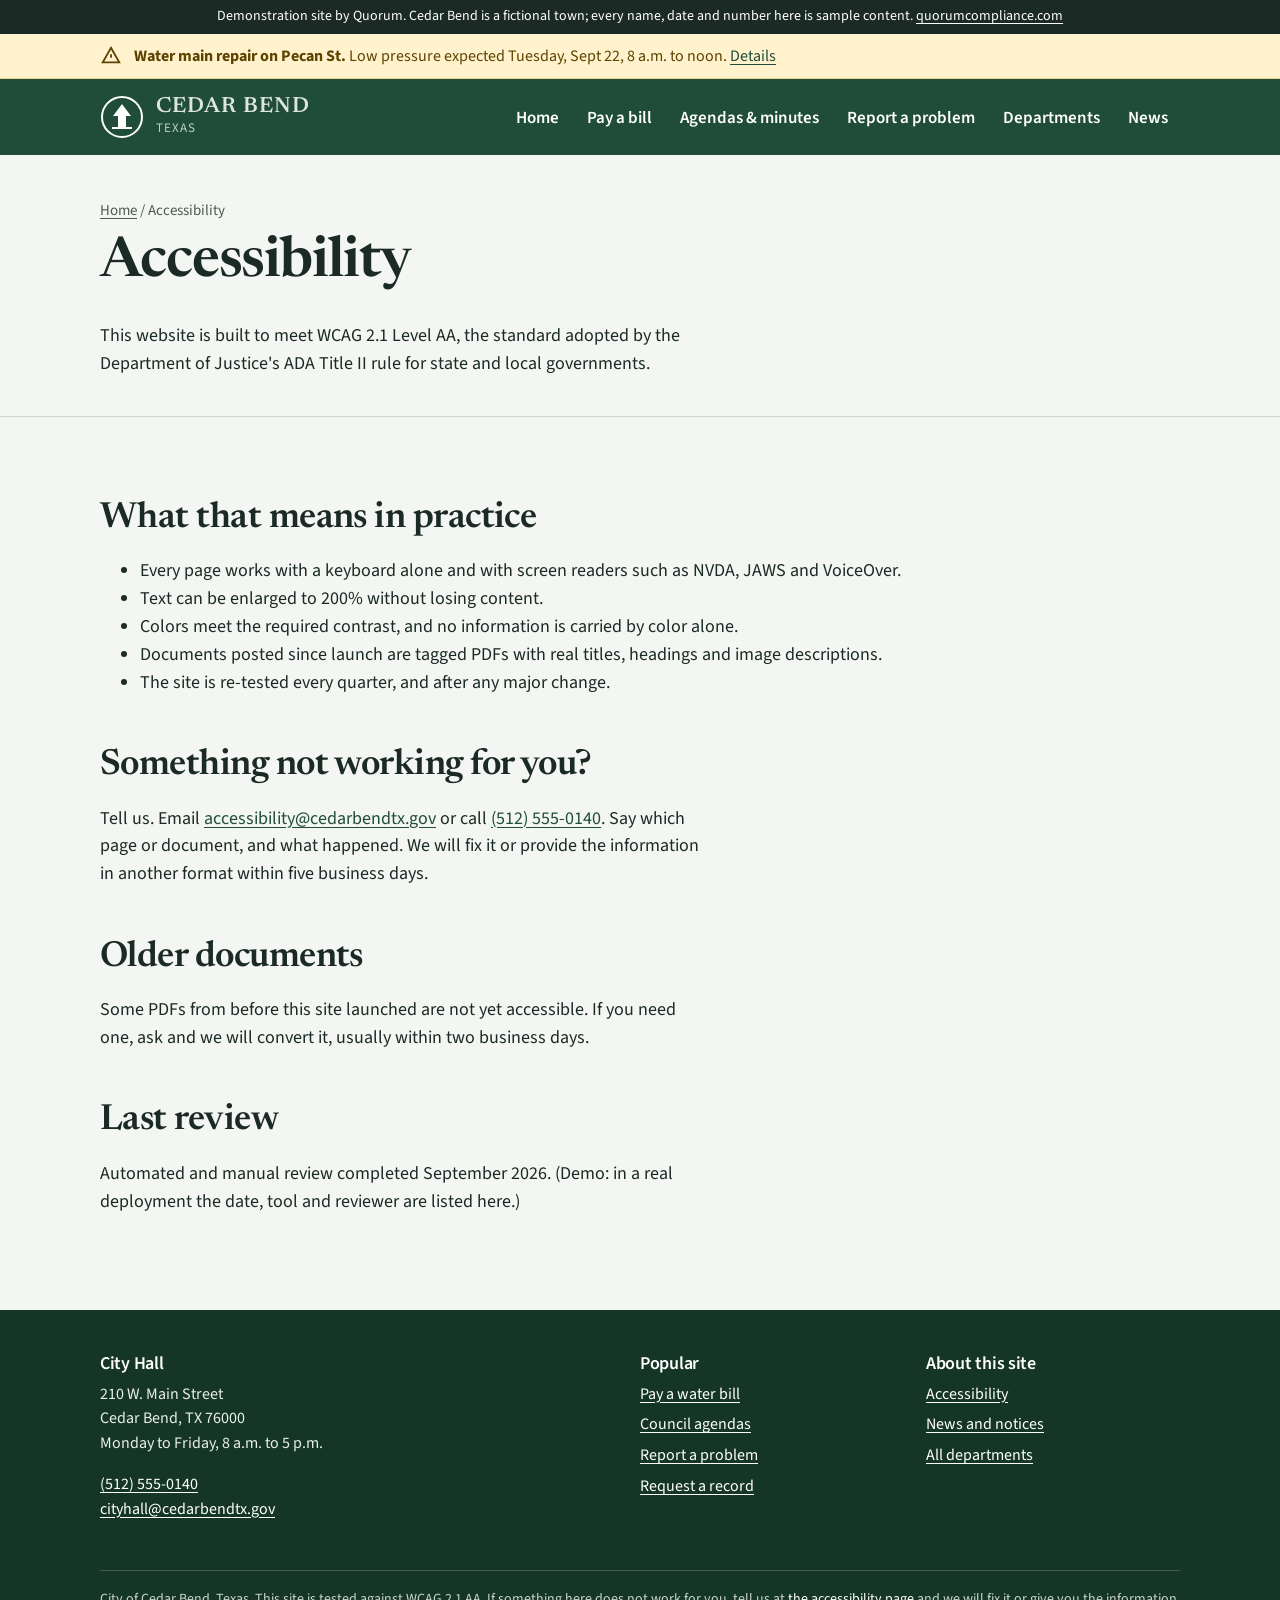
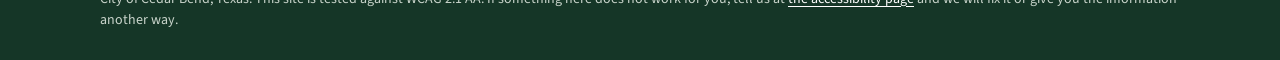
==== accessibility.html @ 4637ca29 "Cedar Bend demo: the Quorum small-town website template Co-Authored-By: Claude Fable 5.1 <noreply@an" ====
<!DOCTYPE html>
<html lang="en">
<head>
<meta charset="utf-8">
<meta name="viewport" content="width=device-width, initial-scale=1">
<title>Accessibility | City of Cedar Bend, Texas</title>
<meta name="description" content="How the City of Cedar Bend website is tested for accessibility and how to report a problem.">
<meta name="robots" content="noindex, nofollow">
<link rel="preconnect" href="https://fonts.googleapis.com">
<link rel="preconnect" href="https://fonts.gstatic.com" crossorigin>
<link href="https://fonts.googleapis.com/css2?family=Newsreader:opsz,wght@6..72,600&family=Source+Sans+3:wght@400;600&display=swap" rel="stylesheet">
<link rel="stylesheet" href="assets/site.css">
</head>
<body>
<a class="skip" href="#main">Skip to main content</a>
<aside class="demo" aria-label="Demonstration notice">Demonstration site by Quorum. Cedar Bend is a fictional town; every name, date and number here is sample content. <a href="https://quorumcompliance.com">quorumcompliance.com</a></aside>
<section class="alert" aria-label="Service alert"><div class="wrap"><svg width="22" height="22" viewBox="0 0 24 24" fill="none" stroke="currentColor" stroke-width="2" aria-hidden="true"><path d="M12 3l9 16H3z"/><path d="M12 10v4M12 17h.01"/></svg><span><strong>Water main repair on Pecan St.</strong> Low pressure expected Tuesday, Sept 22, 8 a.m. to noon. <a href="news.html#pecan">Details</a></span></div></section>
<header class="top"><div class="wrap">
  <a class="logo" href="index.html"><svg class="seal" viewBox="0 0 44 44" aria-hidden="true"><circle cx="22" cy="22" r="20" fill="none" stroke="currentColor" stroke-width="2"/><path d="M22 9l9 12h-5v11h-8V21h-5z" fill="currentColor"/><path d="M12 33h20" stroke="currentColor" stroke-width="2"/></svg><span><b>Cedar Bend</b><span>Texas</span></span></a>
  <button class="menu-btn" aria-expanded="false" aria-controls="nav">Menu</button>
  <nav aria-label="Main"><ul class="nav" id="nav"><li><a href="index.html">Home</a></li><li><a href="pay.html">Pay a bill</a></li><li><a href="meetings.html">Agendas & minutes</a></li><li><a href="report.html">Report a problem</a></li><li><a href="departments.html">Departments</a></li><li><a href="news.html">News</a></li></ul></nav>
</div></header>
<main id="main">

<div class="page-head"><div class="wrap"><div class="crumbs"><a href="index.html">Home</a> / Accessibility</div><h1>Accessibility</h1><p class="lede">This website is built to meet WCAG 2.1 Level AA, the standard adopted by the Department of Justice's ADA Title II rule for state and local governments.</p></div></div>
<div class="wrap content">
 <h2>What that means in practice</h2>
 <ul><li>Every page works with a keyboard alone and with screen readers such as NVDA, JAWS and VoiceOver.</li><li>Text can be enlarged to 200% without losing content.</li><li>Colors meet the required contrast, and no information is carried by color alone.</li><li>Documents posted since launch are tagged PDFs with real titles, headings and image descriptions.</li><li>The site is re-tested every quarter, and after any major change.</li></ul>
 <h2>Something not working for you?</h2>
 <p>Tell us. Email <a href="mailto:accessibility@cedarbendtx.gov">accessibility@cedarbendtx.gov</a> or call <a href="tel:+15125550140">(512) 555-0140</a>. Say which page or document, and what happened. We will fix it or provide the information in another format within five business days.</p>
 <h2>Older documents</h2>
 <p>Some PDFs from before this site launched are not yet accessible. If you need one, ask and we will convert it, usually within two business days.</p>
 <h2>Last review</h2>
 <p>Automated and manual review completed September 2026. (Demo: in a real deployment the date, tool and reviewer are listed here.)</p>
</div>

</main>
<footer><div class="wrap">
 <div class="fgrid">
  <div><h2>City Hall</h2><p>210 W. Main Street<br>Cedar Bend, TX 76000<br>Monday to Friday, 8 a.m. to 5 p.m.</p><p><a href="tel:+15125550140">(512) 555-0140</a><br><a href="mailto:cityhall@cedarbendtx.gov">cityhall@cedarbendtx.gov</a></p></div>
  <div><h2>Popular</h2><ul><li><a href="pay.html">Pay a water bill</a></li><li><a href="meetings.html">Council agendas</a></li><li><a href="report.html">Report a problem</a></li><li><a href="departments.html#records">Request a record</a></li></ul></div>
  <div><h2>About this site</h2><ul><li><a href="accessibility.html">Accessibility</a></li><li><a href="news.html">News and notices</a></li><li><a href="departments.html">All departments</a></li></ul></div>
 </div>
 <div class="legal">City of Cedar Bend, Texas. This site is tested against WCAG 2.1 AA. If something here does not work for you, tell us at <a href="accessibility.html">the accessibility page</a> and we will fix it or give you the information another way.</div>
</div></footer>
<script>
(function(){var b=document.querySelector('.menu-btn'),n=document.getElementById('nav');if(!b||!n)return;b.addEventListener('click',function(){var o=n.classList.toggle('open');b.setAttribute('aria-expanded',o?'true':'false');});})();
</script>
</body>
</html>
---- assets/site.css ----
/* Cedar Bend, TX demo — Quorum town template v0.1
   Tokens named by purpose. Neutrals carry the page; the accent is rationed. */
:root{
  --ink:#1b2a24;            /* body text */
  --ink-soft:#4b5a53;       /* secondary text */
  --paper:#f3f6f2;          /* page background, a whisper of the green */
  --paper-2:#e6ede4;        /* alternate section */
  --line:#cfd8cd;
  --brand:#1f4d3a;          /* civic green: header, buttons */
  --brand-deep:#153627;
  --accent:#b8452b;         /* brick: one or two uses per screen */
  --focus:#0b57d0;
  --ok:#2e6b3f;
  --warn-bg:#fff2cc; --warn-ink:#5c4300;
  --font-display:"Newsreader",Georgia,"Times New Roman",serif;
  --font-body:"Source Sans 3","Segoe UI",Arial,sans-serif;
  --r:6px;
  --max:1120px;
}
*{box-sizing:border-box}
html{scroll-behavior:smooth}
body{margin:0;background:var(--paper);color:var(--ink);font-family:var(--font-body);font-size:18px;line-height:1.55}
img{max-width:100%;display:block}
a{color:var(--brand);text-underline-offset:3px}
a:hover{color:var(--brand-deep)}
:focus-visible{outline:3px solid var(--focus);outline-offset:3px;border-radius:2px}
.skip{position:absolute;left:-999px;top:8px;background:#fff;color:var(--ink);padding:.6rem 1rem;z-index:100;border:2px solid var(--brand)}
.skip:focus{left:8px}
.wrap{max-width:var(--max);margin:0 auto;padding:0 20px}
h1,h2,h3{font-family:var(--font-display);font-weight:600;line-height:1.1;margin:0 0 .5em;color:var(--ink)}
h1{font-size:clamp(34px,5vw,56px);letter-spacing:-0.02em}
h2{font-size:clamp(26px,3.2vw,36px);letter-spacing:-0.015em}
h3{font-size:22px;letter-spacing:-0.005em}
p{margin:0 0 1em;max-width:68ch}
.muted{color:var(--ink-soft)}
.small{font-size:15px}

/* Demo ribbon: honest label, removed on a real build */
.demo{background:var(--ink);color:#fff;font-size:14px;text-align:center;padding:6px 12px}
.demo a{color:#fff}

/* Alert: real semantic state only */
.alert{background:var(--warn-bg);color:var(--warn-ink);border-bottom:1px solid #e6d28a}
.alert .wrap{display:flex;gap:12px;align-items:center;padding:10px 20px;font-size:16px}
.alert svg{flex:none}

/* Header */
.top{background:var(--brand);color:#fff}
.top .wrap{display:flex;align-items:center;justify-content:space-between;gap:16px;min-height:76px}
.logo{display:flex;align-items:center;gap:12px;color:#fff;text-decoration:none}
.logo .seal{width:44px;height:44px}
.logo b{font-family:var(--font-display);font-weight:600;font-size:22px;display:block;line-height:1}
.logo span{font-size:13px;letter-spacing:.08em;text-transform:uppercase;opacity:.85}
.nav{display:flex;gap:4px;list-style:none;margin:0;padding:0}
.nav a{color:#fff;text-decoration:none;padding:10px 12px;border-radius:var(--r);font-weight:600;font-size:17px;white-space:nowrap}
.nav a:hover,.nav a[aria-current]{background:rgba(255,255,255,.14)}
.menu-btn{display:none;background:none;border:2px solid rgba(255,255,255,.5);color:#fff;border-radius:var(--r);padding:8px 12px;font:inherit;font-weight:600}
@media (max-width:1000px){
  .nav{display:none;position:absolute;left:0;right:0;top:100%;background:var(--brand-deep);flex-direction:column;padding:8px 12px 16px;z-index:50}
  .nav.open{display:flex}
  .nav a{padding:14px}
  .menu-btn{display:inline-block}
  .top{position:relative}
}

/* Hero: a question and the four things people come for */
.hero{padding:56px 0 40px}
.hero .lede{font-size:21px;max-width:56ch}
.tasks{display:grid;grid-template-columns:repeat(4,1fr);gap:14px;margin:28px 0 0;padding:0;list-style:none}
.tasks a{display:flex;flex-direction:column;gap:14px;background:#fff;border:1px solid var(--line);border-radius:var(--r);padding:20px;text-decoration:none;color:var(--ink);min-height:150px;transition:transform .12s ease,border-color .12s}
.tasks a:hover{transform:translateY(-2px);border-color:var(--brand)}
.tasks svg{width:30px;height:30px;color:var(--brand)}
.tasks b{font-size:19px;font-weight:600}
.tasks span{font-size:15px;color:var(--ink-soft)}
@media (max-width:820px){.tasks{grid-template-columns:1fr 1fr}}
@media (max-width:440px){.tasks{grid-template-columns:1fr}.tasks a{min-height:0;gap:8px}.tasks svg{width:26px;height:26px}}

/* Search */
.search{display:flex;gap:8px;max-width:560px;margin-top:22px}
.search input{flex:1;font:inherit;padding:12px 14px;border:2px solid var(--line);border-radius:var(--r);background:#fff}
.search input:focus{border-color:var(--brand)}
.btn{display:inline-block;background:var(--brand);color:#fff;font-weight:600;border:0;border-radius:var(--r);padding:12px 20px;font:inherit;font-weight:600;text-decoration:none;cursor:pointer}
.btn:hover{background:var(--brand-deep);color:#fff}
.btn:active{transform:translateY(1px)}
.btn.ghost{background:transparent;color:var(--brand);border:2px solid var(--brand);padding:10px 18px}
.btn.ghost:hover{background:var(--brand);color:#fff}

/* Two column: next meeting + news */
.split{display:grid;grid-template-columns:5fr 7fr;gap:40px;padding-top:40px;padding-bottom:40px}
@media (max-width:820px){.split{grid-template-columns:1fr;gap:28px}}
.card{background:#fff;border:1px solid var(--line);border-radius:var(--r);padding:24px}
.meeting time{font-family:var(--font-display);font-size:30px;display:block;line-height:1.1;margin:4px 0 8px}
.meeting dl{display:grid;grid-template-columns:auto 1fr;gap:6px 14px;margin:16px 0;font-size:16px}
.meeting dt{color:var(--ink-soft)}
.meeting dd{margin:0}
.news{list-style:none;margin:0;padding:0}
.news li{padding:16px 0;border-top:1px solid var(--line)}
.news li:first-child{border-top:0;padding-top:0}
.news time{font-size:15px;color:var(--ink-soft);display:block;margin-bottom:2px}
.news a{font-weight:600;font-size:19px;text-decoration:none}
.news a:hover{text-decoration:underline}

/* Band: alternate, breathing */
.band{background:var(--paper-2);padding:48px 0}
.depts{display:grid;grid-template-columns:repeat(3,1fr);gap:28px 40px;list-style:none;margin:20px 0 0;padding:0}
@media (max-width:820px){.depts{grid-template-columns:1fr 1fr}}
@media (max-width:520px){.depts{grid-template-columns:1fr}}
.depts b{display:block;font-size:19px}
.depts span{color:var(--ink-soft);font-size:16px}
.depts a{text-decoration:none}
.depts a:hover b{text-decoration:underline}

/* Hours strip: real, useful */
.hours{display:flex;flex-wrap:wrap;gap:12px 40px;padding-top:28px;padding-bottom:28px;font-size:17px}
.hours div b{display:block}

/* Page header for inner pages */
.page-head{padding:44px 0 20px;border-bottom:1px solid var(--line)}
.crumbs{font-size:15px;color:var(--ink-soft);margin-bottom:10px}
.crumbs a{color:inherit}
.content{padding-top:32px;padding-bottom:56px}
.content h2{margin-top:1.4em}
.grid2{display:grid;grid-template-columns:1fr 1fr;gap:32px}
@media (max-width:820px){.grid2{grid-template-columns:1fr}}

/* Tables (agendas) */
table{width:100%;border-collapse:collapse;font-size:17px;margin:12px 0 24px}
th,td{text-align:left;padding:12px 10px;border-bottom:1px solid var(--line);vertical-align:top}
th{font-weight:600;background:var(--paper-2)}
caption{text-align:left;font-weight:600;padding:8px 0;caption-side:top}
.doc{display:inline-flex;align-items:center;gap:6px;text-decoration:underline;text-underline-offset:3px;font-weight:600}
.doc svg{width:18px;height:18px}
.tag{display:inline-block;font-size:13px;font-weight:600;letter-spacing:.06em;text-transform:uppercase;padding:2px 8px;border-radius:999px;background:var(--paper-2);color:var(--ink-soft)}
.tag.ok{background:#dfeee3;color:var(--ok)}

/* Forms */
form.std{max-width:640px}
label{display:block;font-weight:600;margin:18px 0 6px}
.hint{font-size:15px;color:var(--ink-soft);margin:-2px 0 6px;font-weight:400}
input[type=text],input[type=email],input[type=tel],select,textarea{width:100%;font:inherit;padding:12px 14px;border:2px solid var(--line);border-radius:var(--r);background:#fff}
input:focus,select:focus,textarea:focus{border-color:var(--brand);outline:3px solid var(--focus);outline-offset:2px}
fieldset{border:1px solid var(--line);border-radius:var(--r);padding:12px 16px 16px;margin:18px 0}
legend{font-weight:600;padding:0 6px}
.choice{display:flex;gap:10px;align-items:center;font-weight:400;margin:8px 0}
.choice input{width:22px;height:22px}
.error{color:var(--accent);font-size:15px;margin-top:6px}
.req{color:var(--accent)}

/* Steps (pay page) */
.steps{counter-reset:s;list-style:none;padding:0;margin:20px 0}
.steps li{counter-increment:s;display:grid;grid-template-columns:44px 1fr;gap:14px;padding:16px 0;border-top:1px solid var(--line)}
.steps li::before{content:counter(s);font-family:var(--font-display);font-size:28px;color:var(--brand);line-height:1}

/* Footer */
footer{background:var(--brand-deep);color:#e9efe9;padding:44px 0 28px;margin-top:20px;font-size:16px}
footer a{color:#fff}
.fgrid{display:grid;grid-template-columns:2fr 1fr 1fr;gap:32px}
@media (max-width:820px){.fgrid{grid-template-columns:1fr}}
footer h2{color:#fff;font-size:18px;font-family:var(--font-body);font-weight:600;margin:0 0 8px}
footer ul{list-style:none;margin:0;padding:0}
footer li{margin:6px 0}
.legal{border-top:1px solid rgba(255,255,255,.18);margin-top:32px;padding-top:18px;font-size:14px;color:#c9d4cb}
@media print{.top,.demo,.alert,footer,.menu-btn{display:none}}

@media (max-width:640px){table{display:block;overflow-x:auto;-webkit-overflow-scrolling:touch}}
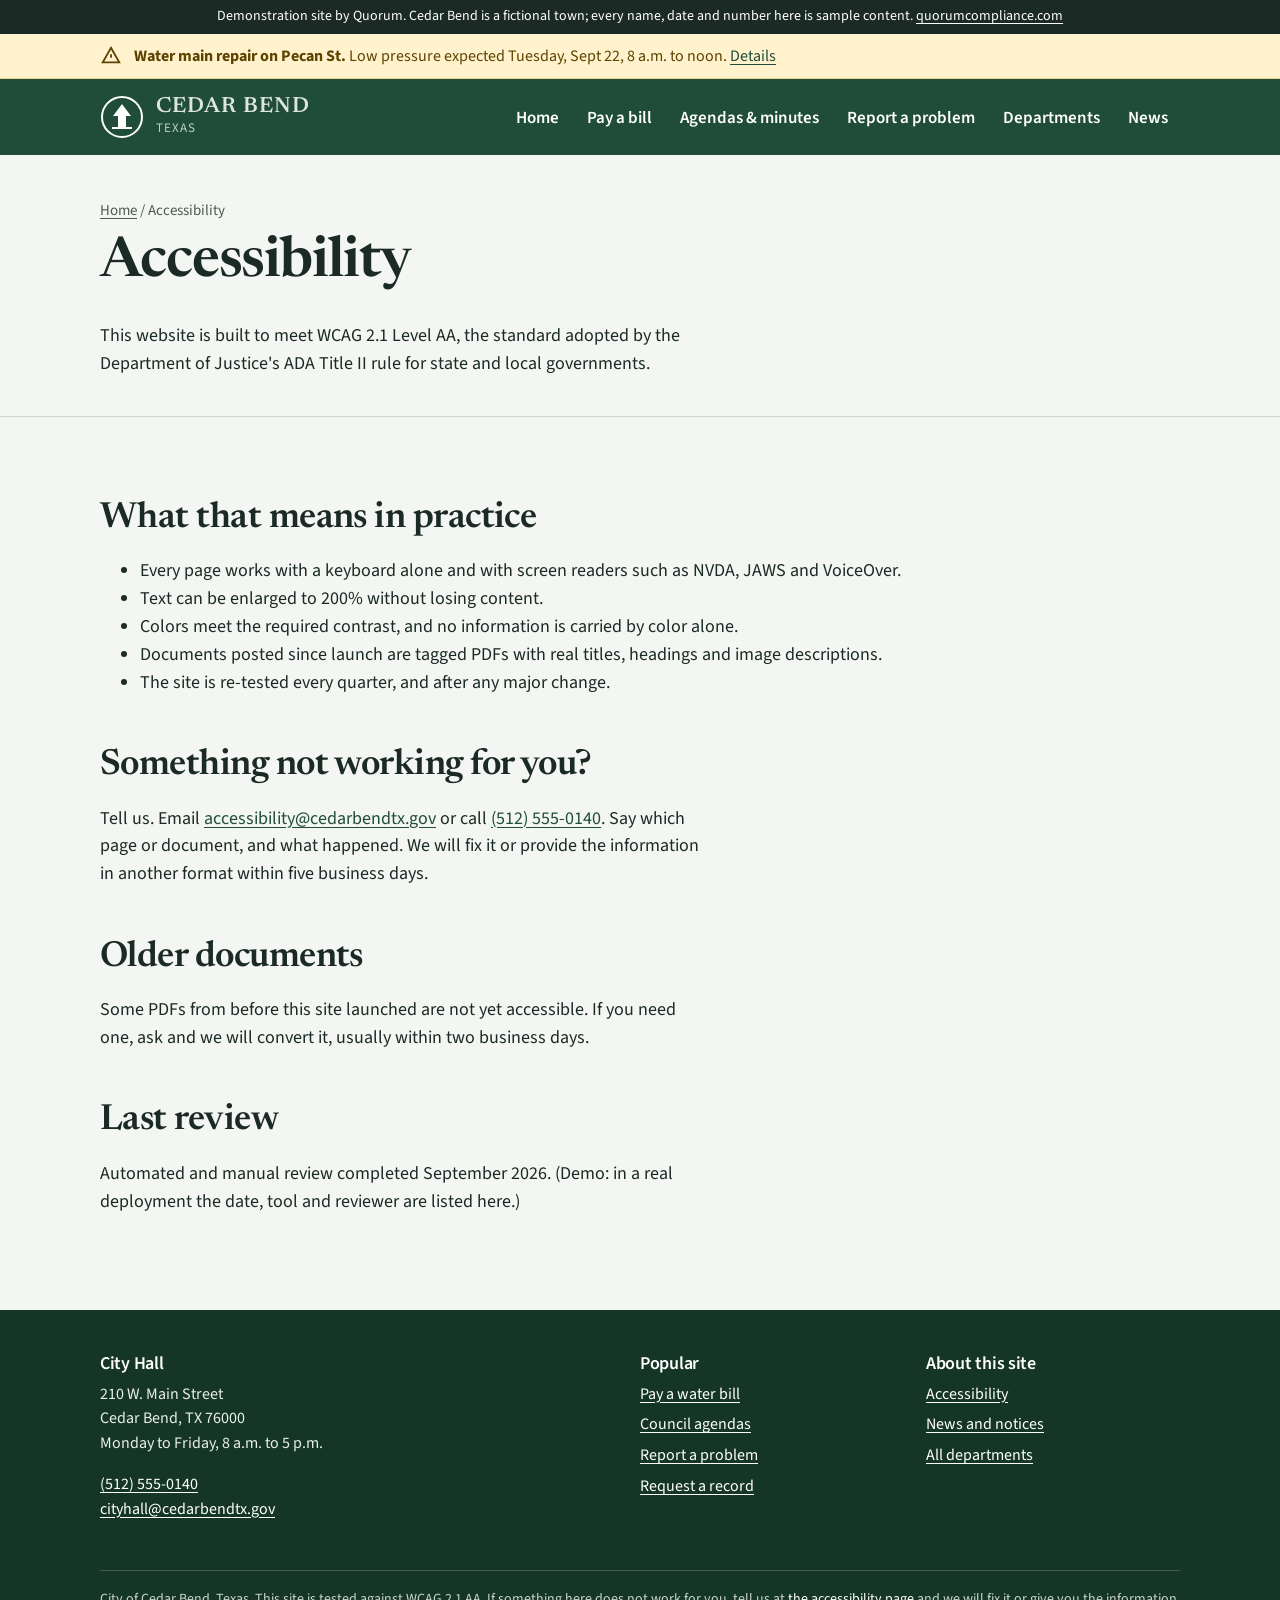
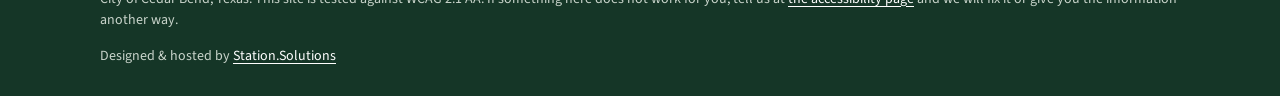
==== commit 6f2bbd69: "Footer credit: Designed & hosted by Station.Solutions Added to the one layout in build.py and rebuil" ====
--- a/accessibility.html
+++ b/accessibility.html
@@ -42,6 +42,7 @@
   <div><h2>About this site</h2><ul><li><a href="accessibility.html">Accessibility</a></li><li><a href="news.html">News and notices</a></li><li><a href="departments.html">All departments</a></li></ul></div>
  </div>
  <div class="legal">City of Cedar Bend, Texas. This site is tested against WCAG 2.1 AA. If something here does not work for you, tell us at <a href="accessibility.html">the accessibility page</a> and we will fix it or give you the information another way.</div>
+ <div class="credit">Designed &amp; hosted by <a href="https://station.solutions/" target="_blank" rel="noopener">Station.Solutions</a></div>
 </div></footer>
 <script>
 (function(){var b=document.querySelector('.menu-btn'),n=document.getElementById('nav');if(!b||!n)return;b.addEventListener('click',function(){var o=n.classList.toggle('open');b.setAttribute('aria-expanded',o?'true':'false');});})();
--- a/assets/site.css
+++ b/assets/site.css
@@ -160,6 +160,7 @@
 footer ul{list-style:none;margin:0;padding:0}
 footer li{margin:6px 0}
 .legal{border-top:1px solid rgba(255,255,255,.18);margin-top:32px;padding-top:18px;font-size:14px;color:#c9d4cb}
+.credit{margin-top:14px;font-size:14px;color:#c9d4cb}
 @media print{.top,.demo,.alert,footer,.menu-btn{display:none}}
 
 @media (max-width:640px){table{display:block;overflow-x:auto;-webkit-overflow-scrolling:touch}}
